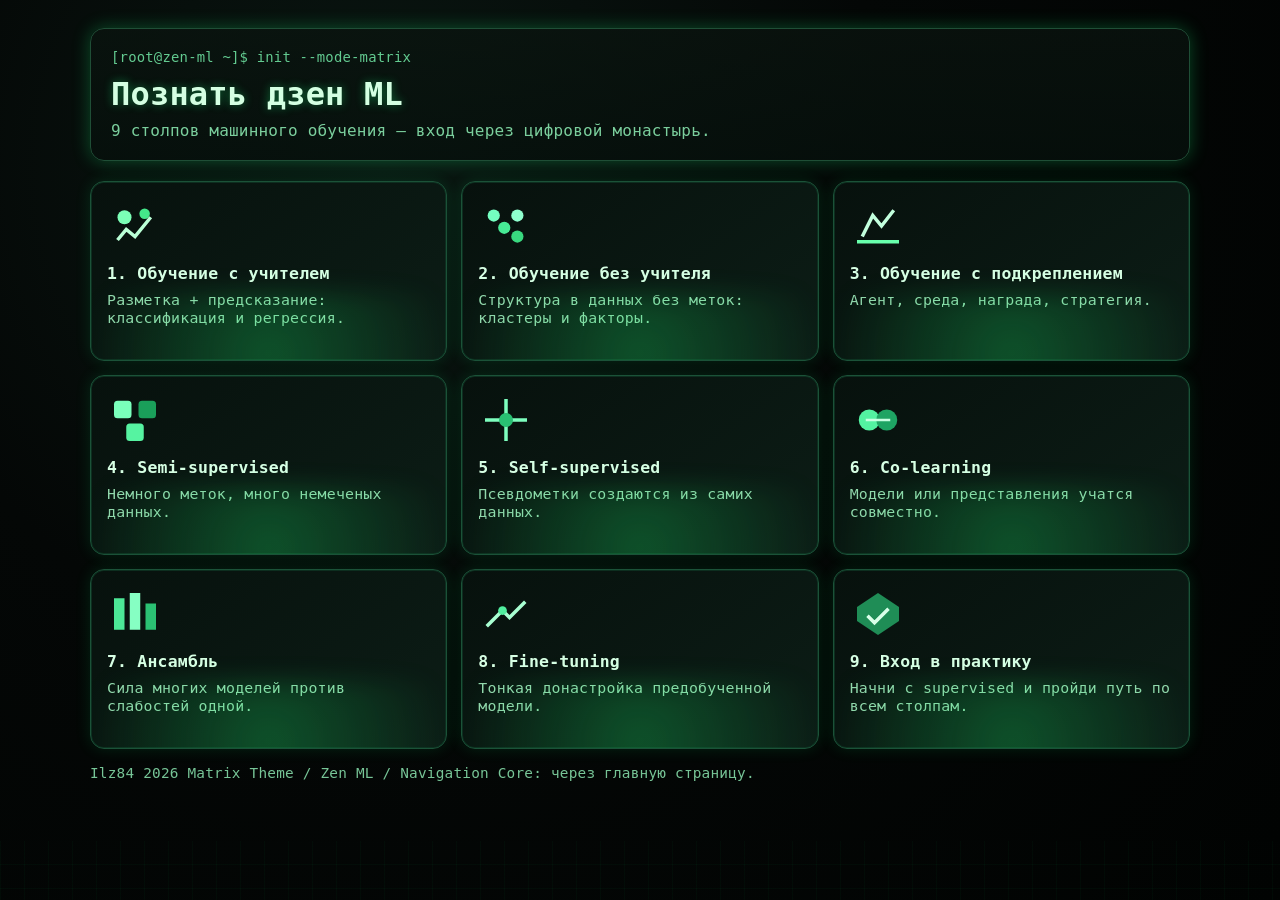
==== index.html @ 177a104d "initial commit" ====
<!doctype html>
<html lang="ru">
<head>
  <meta charset="UTF-8" />
  <meta name="viewport" content="width=device-width, initial-scale=1.0" />
  <title>Познать дзен ML</title>
  <link rel="stylesheet" href="styles.css" />
</head>
<body>
  <div class="container">
    <header>
      <div class="terminal-tag">[root@zen-ml ~]$ init --mode-matrix</div>
      <h1>Познать дзен ML</h1>
      <p class="subtitle">9 столпов машинного обучения — вход через цифровой монастырь.</p>
    </header>

    <main class="grid">
      <a class="card-link" data-transition="matrix" href="supervised.html">
        <svg class="icon" viewBox="0 0 64 64"><circle cx="20" cy="22" r="8" fill="#7bffb6"/><circle cx="43" cy="18" r="6" fill="#44e88a"/><path d="M12 48l10-12 10 8 18-22" stroke="#baffd6" stroke-width="4" fill="none"/></svg>
        <h3 class="card-title">1. Обучение с учителем</h3>
        <p class="card-desc">Разметка + предсказание: классификация и регрессия.</p>
      </a>

      <a class="card-link" data-transition="matrix" href="unsupervised.html">
        <svg class="icon" viewBox="0 0 64 64"><circle cx="18" cy="20" r="7" fill="#74ffc0"/><circle cx="30" cy="34" r="7" fill="#47ea95"/><circle cx="45" cy="20" r="7" fill="#8fffce"/><circle cx="45" cy="44" r="7" fill="#39d97f"/></svg>
        <h3 class="card-title">2. Обучение без учителя</h3>
        <p class="card-desc">Структура в данных без меток: кластеры и факторы.</p>
      </a>

      <a class="card-link" data-transition="matrix" href="reinforcement.html">
        <svg class="icon" viewBox="0 0 64 64"><path d="M8 50h48" stroke="#68ffac" stroke-width="4"/><path d="M14 44l12-24 10 12 14-18" stroke="#c2ffdd" stroke-width="4" fill="none"/></svg>
        <h3 class="card-title">3. Обучение с подкреплением</h3>
        <p class="card-desc">Агент, среда, награда, стратегия.</p>
      </a>

      <a class="card-link" data-transition="matrix" href="semisupervised.html">
        <svg class="icon" viewBox="0 0 64 64"><rect x="8" y="10" width="20" height="20" rx="4" fill="#7affbb"/><rect x="36" y="10" width="20" height="20" rx="4" fill="#1a9f5a"/><rect x="22" y="36" width="20" height="20" rx="4" fill="#56f3a1"/></svg>
        <h3 class="card-title">4. Semi-supervised</h3>
        <p class="card-desc">Немного меток, много немеченых данных.</p>
      </a>

      <a class="card-link" data-transition="matrix" href="selfsupervised.html">
        <svg class="icon" viewBox="0 0 64 64"><path d="M32 8v48M8 32h48" stroke="#7dfebe" stroke-width="4"/><circle cx="32" cy="32" r="8" fill="#29bf72"/></svg>
        <h3 class="card-title">5. Self-supervised</h3>
        <p class="card-desc">Псевдометки создаются из самих данных.</p>
      </a>

      <a class="card-link" data-transition="matrix" href="colearning.html">
        <svg class="icon" viewBox="0 0 64 64"><circle cx="22" cy="32" r="12" fill="#53f2a1"/><circle cx="42" cy="32" r="12" fill="#1ea463"/><path d="M18 32h28" stroke="#c8ffe2" stroke-width="3"/></svg>
        <h3 class="card-title">6. Co-learning</h3>
        <p class="card-desc">Модели или представления учатся совместно.</p>
      </a>

      <a class="card-link" data-transition="matrix" href="ensemble.html">
        <svg class="icon" viewBox="0 0 64 64"><rect x="8" y="14" width="12" height="36" fill="#4ce796"/><rect x="26" y="8" width="12" height="42" fill="#86ffc3"/><rect x="44" y="20" width="12" height="30" fill="#2bc173"/></svg>
        <h3 class="card-title">7. Ансамбль</h3>
        <p class="card-desc">Сила многих моделей против слабостей одной.</p>
      </a>

      <a class="card-link" data-transition="matrix" href="finetuning.html">
        <svg class="icon" viewBox="0 0 64 64"><path d="M10 46l18-18 8 8 18-18" stroke="#a8ffd2" stroke-width="4" fill="none"/><circle cx="28" cy="28" r="5" fill="#51ef9f"/></svg>
        <h3 class="card-title">8. Fine-tuning</h3>
        <p class="card-desc">Тонкая донастройка предобученной модели.</p>
      </a>

      <a class="card-link" data-transition="matrix" href="supervised.html">
        <svg class="icon" viewBox="0 0 64 64"><polygon points="32,8 56,24 56,40 32,56 8,40 8,24" fill="#1f8d56"/><path d="M20 34l8 8 16-16" stroke="#d9ffe9" stroke-width="4" fill="none"/></svg>
        <h3 class="card-title">9. Вход в практику</h3>
        <p class="card-desc">Начни с supervised и пройди путь по всем столпам.</p>
      </a>
    </main>

    <footer>	Ilz84	 2026		Matrix Theme / Zen ML / Navigation Core: через главную страницу.</footer>
  </div>
  <script src="matrix-transition.js"></script>
</body>
</html>
---- styles.css ----
:root {
  --bg: #040706;
  --bg-soft: #07100d;
  --card: #0b1a14cc;
  --line: #1aff72;
  --line-soft: #12a852;
  --text: #b9ffcd;
  --muted: #7bcf9d;
  --danger: #ff5f7a;
  --shadow: 0 0 18px #15ff7b44;
}

* {
  box-sizing: border-box;
}

html,
body {
  margin: 0;
  padding: 0;
  min-height: 100%;
  background: radial-gradient(circle at 30% 20%, #0a1712, var(--bg) 45%, #010302 100%);
  color: var(--text);
  font-family: "JetBrains Mono", "Cascadia Code", "Fira Code", monospace;
  letter-spacing: 0.2px;
}

body::before {
  content: "";
  position: fixed;
  inset: 0;
  background-image:
    linear-gradient(rgba(30, 255, 130, 0.03) 1px, transparent 1px),
    linear-gradient(90deg, rgba(30, 255, 130, 0.03) 1px, transparent 1px);
  background-size: 24px 24px;
  pointer-events: none;
  z-index: -2;
}

body::after {
  content: "";
  position: fixed;
  inset: 0;
  pointer-events: none;
  z-index: -1;
  background: repeating-linear-gradient(
    to bottom,
    rgba(0, 0, 0, 0.0) 0px,
    rgba(0, 0, 0, 0.0) 2px,
    rgba(0, 0, 0, 0.08) 3px,
    rgba(0, 0, 0, 0.08) 4px
  );
  mix-blend-mode: soft-light;
}

a {
  color: #7cffb0;
  text-decoration: none;
  transition: 0.25s;
}

a:hover {
  color: #c8ffe0;
  text-shadow: 0 0 8px #2cff88;
}

.container {
  width: min(1100px, 92vw);
  margin: 0 auto;
  padding: 28px 0 60px;
}

header {
  border: 1px solid #1f4e36;
  border-radius: 14px;
  background: linear-gradient(180deg, #0a140fbb, #06100ccc);
  box-shadow: var(--shadow);
  padding: 20px;
  margin-bottom: 20px;
}

.terminal-tag {
  color: #6ddf9f;
  font-size: 0.87rem;
  opacity: 0.9;
}

h1 {
  margin: 10px 0 8px;
  color: #d4ffe2;
  text-shadow: 0 0 10px #18ff7d66;
}

.subtitle {
  color: var(--muted);
  margin: 0;
}

nav.main-nav {
  margin-top: 14px;
  display: flex;
  flex-wrap: wrap;
  gap: 10px;
}

.nav-btn {
  border: 1px solid #1f6f47;
  background: #0b1812;
  padding: 8px 12px;
  border-radius: 8px;
  color: #9fffbd;
  font-size: 0.9rem;
}

.nav-btn:hover {
  background: #10241a;
  box-shadow: 0 0 12px #29ff8b55;
}

.grid {
  display: grid;
  grid-template-columns: repeat(3, minmax(210px, 1fr));
  gap: 14px;
  margin-top: 18px;
}

.card-link {
  display: block;
  border: 1px solid #1b5238;
  border-radius: 14px;
  background: linear-gradient(145deg, #07110d, #0c1d16);
  padding: 16px;
  min-height: 180px;
  position: relative;
  overflow: hidden;
  box-shadow: inset 0 0 0 1px #0d2e1f, 0 0 16px #0eff7b1f;
  transition: 0.3s transform, 0.3s box-shadow, 0.3s border-color;
}

.card-link:hover {
  transform: translateY(-4px);
  border-color: #34e784;
  box-shadow: inset 0 0 0 1px #39ff9225, 0 0 20px #1dff865a;
}

.card-link::after {
  content: "";
  position: absolute;
  inset: auto -20% -30% -20%;
  height: 120px;
  background: radial-gradient(circle, #1aff7240, transparent 70%);
  filter: blur(12px);
}

.icon {
  width: 56px;
  height: 56px;
  margin-bottom: 10px;
  display: block;
}

.card-title {
  font-size: 1.03rem;
  color: #d7ffe4;
  margin: 0 0 8px;
}

.card-desc {
  color: #93d8ad;
  margin: 0;
  font-size: 0.93rem;
}

.content {
  border: 1px solid #1f4e36;
  border-radius: 14px;
  padding: 20px;
  background: var(--card);
  box-shadow: var(--shadow);
}

h2 {
  margin-top: 20px;
  color: #d0ffe1;
}

ul {
  padding-left: 20px;
}

li {
  margin: 6px 0;
  color: #aef8c8;
}

.columns {
  display: grid;
  grid-template-columns: repeat(2, minmax(260px, 1fr));
  gap: 16px;
}

.block {
  border: 1px solid #22593e;
  border-radius: 12px;
  padding: 14px;
  background: #08140fcc;
}

footer {
  margin-top: 16px;
  color: #77c597;
  font-size: 0.9rem;
}

/* Transition overlay */
#matrix-transition {
  position: fixed;
  inset: 0;
  z-index: 9999;
  background: #020603;
  display: none;
}

#matrix-transition.active {
  display: block;
}

#matrix-transition canvas {
  width: 100%;
  height: 100%;
  display: block;
}

#matrix-transition .loading-label {
  position: absolute;
  bottom: 24px;
  left: 50%;
  transform: translateX(-50%);
  color: #98ffbe;
  letter-spacing: 1px;
  text-transform: uppercase;
  font-size: 0.83rem;
  opacity: 0.85;
}

@media (max-width: 860px) {
  .grid {
    grid-template-columns: 1fr;
  }
  .columns {
    grid-template-columns: 1fr;
  }
}
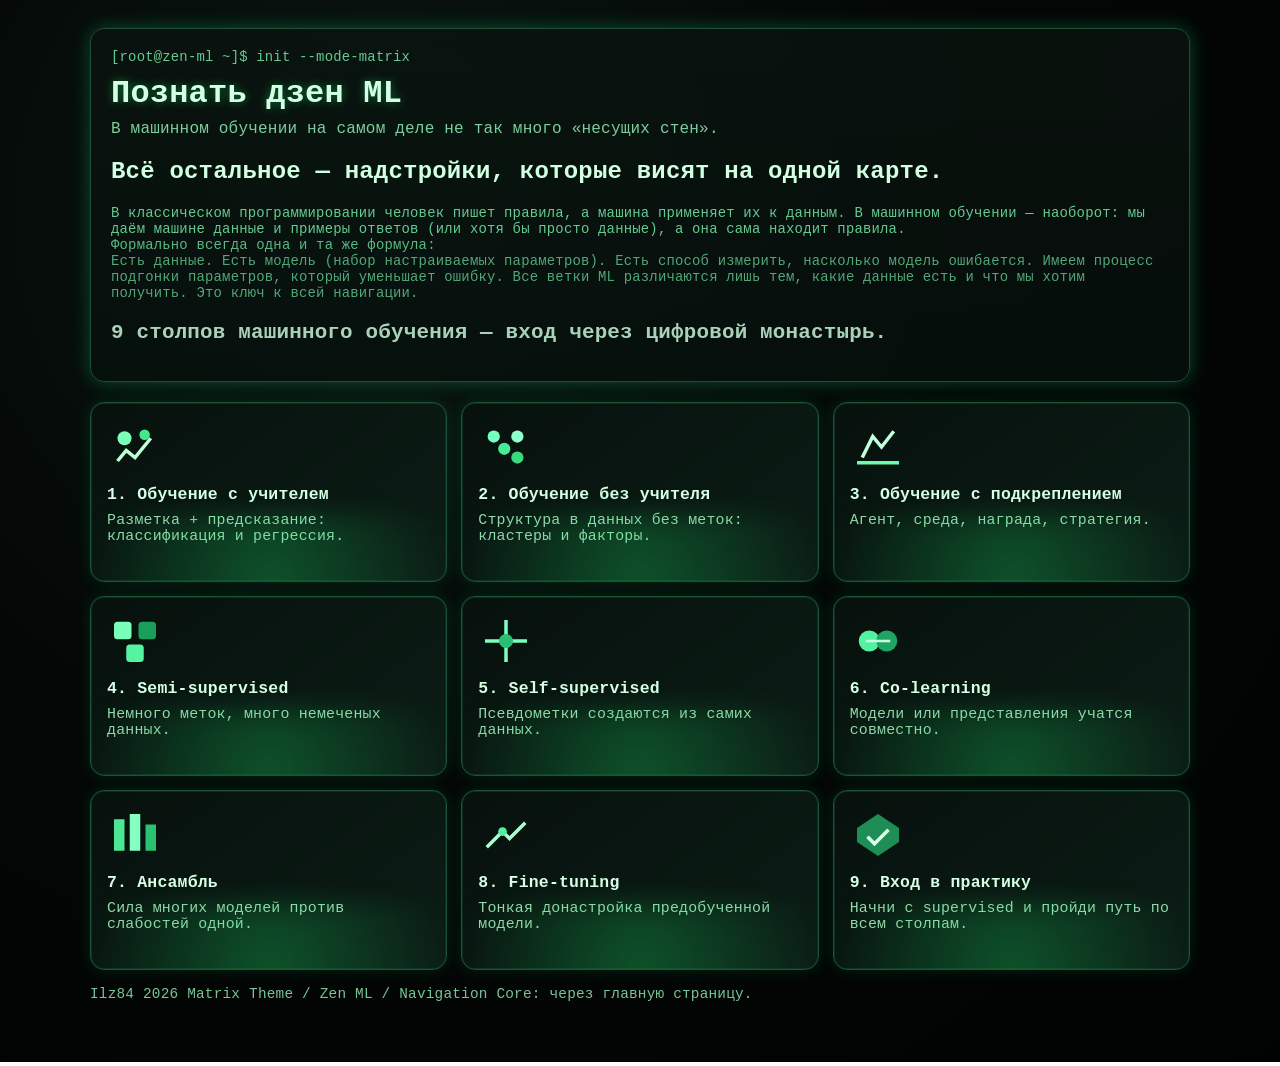
==== commit 67bf536d: "Добавлен важный текст на Главную страницу" ====
--- a/index.html
+++ b/index.html
@@ -11,7 +11,13 @@
     <header>
       <div class="terminal-tag">[root@zen-ml ~]$ init --mode-matrix</div>
       <h1>Познать дзен ML</h1>
-      <p class="subtitle">9 столпов машинного обучения — вход через цифровой монастырь.</p>
+      <p class="subtitle">В машинном обучении на самом деле не так много «несущих стен».</p>
+	  <h2>Всё остальное — надстройки, которые висят на одной карте.</h2>
+	  <div class="terminal-tag">В классическом программировании человек пишет правила, а машина применяет их к данным. В машинном обучении — наоборот: мы даём машине данные и примеры ответов (или хотя бы просто данные), а она сама находит правила.
+      <div class="terminal-tag">Формально всегда одна и та же формула:
+      <div class="terminal-tag">Есть данные. Есть модель (набор настраиваемых параметров). Есть способ измерить, насколько модель ошибается. Имеем процесс подгонки параметров, который уменьшает ошибку.
+Все ветки ML различаются лишь тем, какие данные есть и что мы хотим получить. Это ключ к всей навигации.</div>
+	  <h2>9 столпов машинного обучения — вход через цифровой монастырь.</h2>
     </header>
 
     <main class="grid">
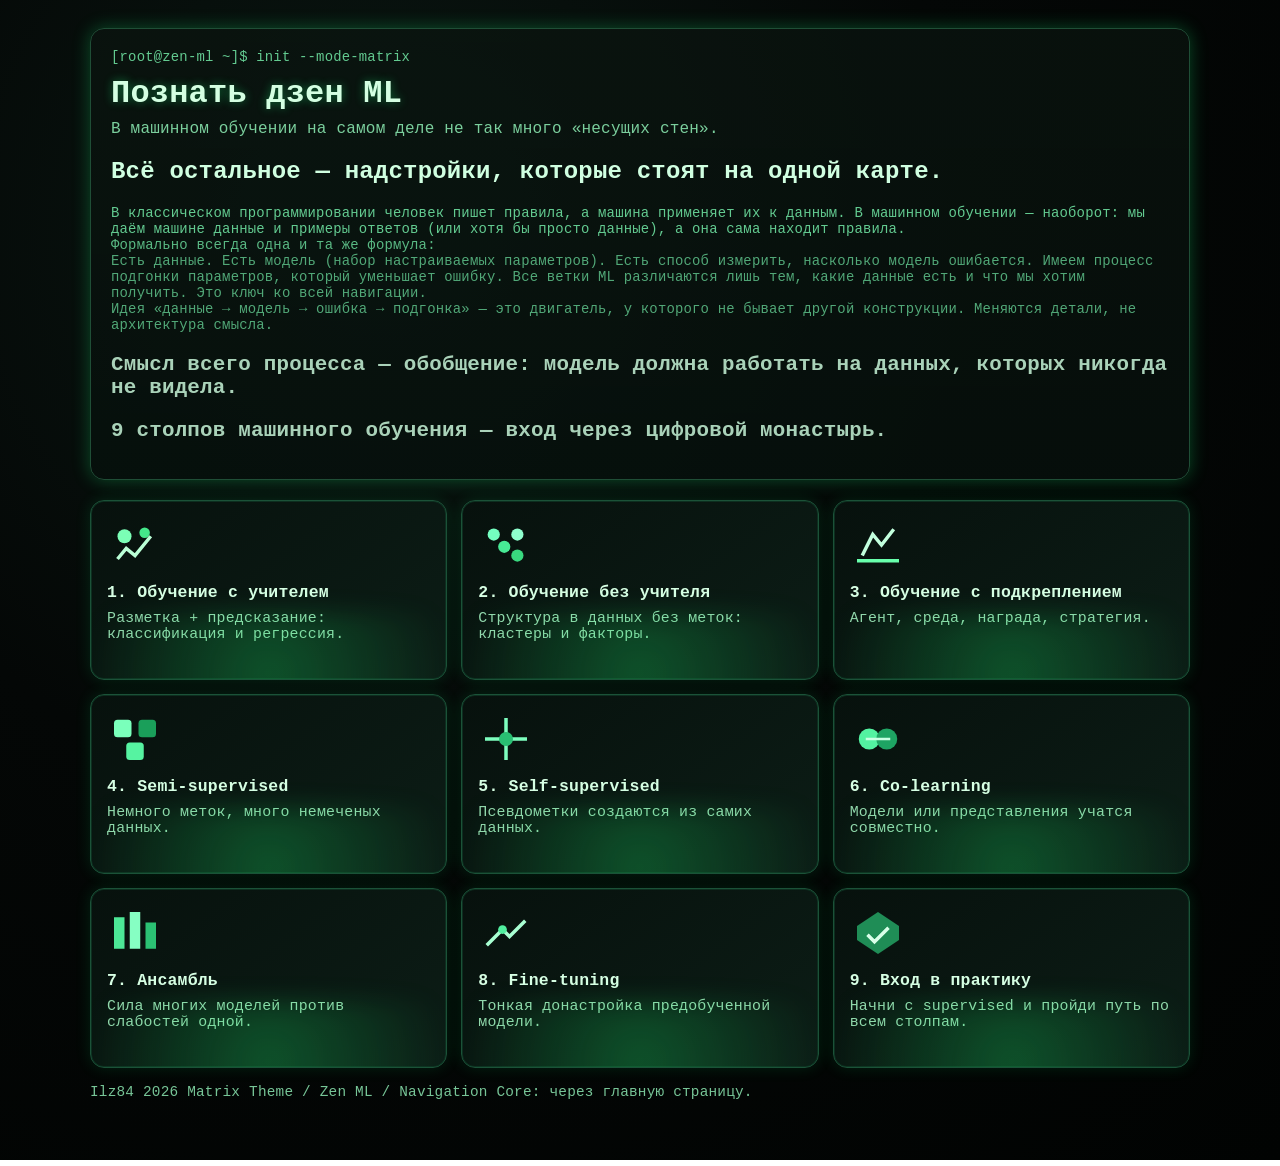
==== commit 6d071279: "Добавлены ключевые фразы на Главную страницу" ====
--- a/index.html
+++ b/index.html
@@ -12,11 +12,13 @@
       <div class="terminal-tag">[root@zen-ml ~]$ init --mode-matrix</div>
       <h1>Познать дзен ML</h1>
       <p class="subtitle">В машинном обучении на самом деле не так много «несущих стен».</p>
-	  <h2>Всё остальное — надстройки, которые висят на одной карте.</h2>
+	  <h2>Всё остальное — надстройки, которые стоят на одной карте.</h2>
 	  <div class="terminal-tag">В классическом программировании человек пишет правила, а машина применяет их к данным. В машинном обучении — наоборот: мы даём машине данные и примеры ответов (или хотя бы просто данные), а она сама находит правила.
       <div class="terminal-tag">Формально всегда одна и та же формула:
       <div class="terminal-tag">Есть данные. Есть модель (набор настраиваемых параметров). Есть способ измерить, насколько модель ошибается. Имеем процесс подгонки параметров, который уменьшает ошибку.
-Все ветки ML различаются лишь тем, какие данные есть и что мы хотим получить. Это ключ к всей навигации.</div>
+Все ветки ML различаются лишь тем, какие данные есть и что мы хотим получить. Это ключ ко всей навигации.</div>
+      <div class="terminal-tag">Идея «данные → модель → ошибка → подгонка» — это двигатель, у которого не бывает другой конструкции. Меняются детали, не архитектура смысла.</div>
+      <h2>Смысл всего процесса — обобщение: модель должна работать на данных, которых никогда не видела.</h2>
 	  <h2>9 столпов машинного обучения — вход через цифровой монастырь.</h2>
     </header>
 
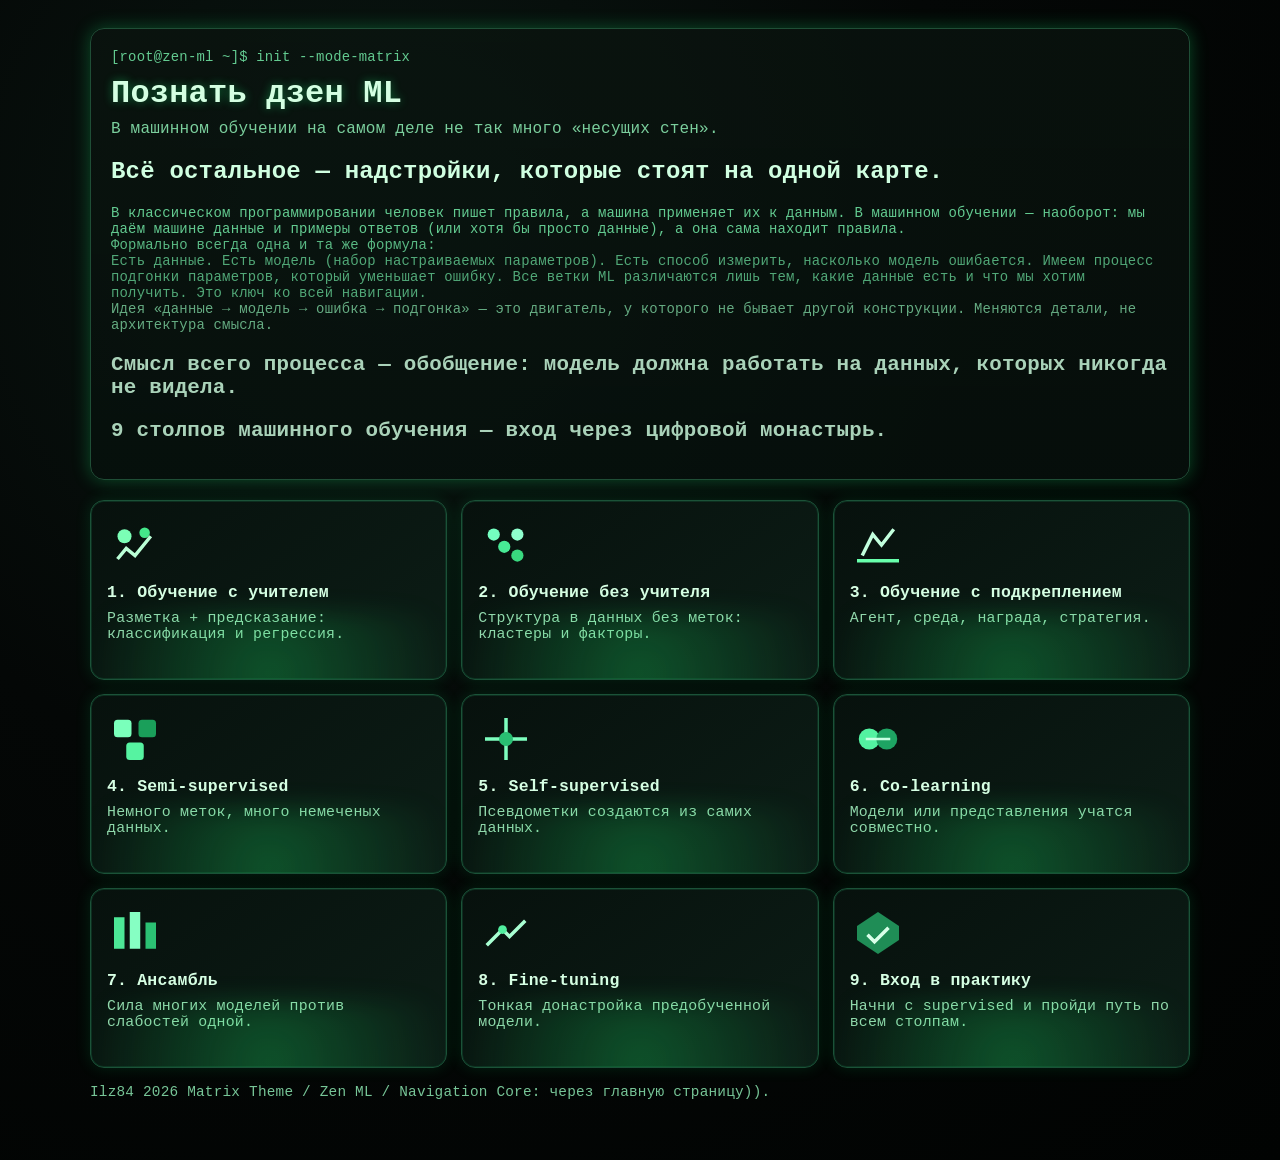
==== commit c835b02b: "Ещё подредактировал подпись на главной" ====
--- a/index.html
+++ b/index.html
@@ -17,7 +17,7 @@
       <div class="terminal-tag">Формально всегда одна и та же формула:
       <div class="terminal-tag">Есть данные. Есть модель (набор настраиваемых параметров). Есть способ измерить, насколько модель ошибается. Имеем процесс подгонки параметров, который уменьшает ошибку.
 Все ветки ML различаются лишь тем, какие данные есть и что мы хотим получить. Это ключ ко всей навигации.</div>
-      <div class="terminal-tag">Идея «данные → модель → ошибка → подгонка» — это двигатель, у которого не бывает другой конструкции. Меняются детали, не архитектура смысла.</div>
+      <p class="subtitle">Идея «данные → модель → ошибка → подгонка» — это двигатель, у которого не бывает другой конструкции. Меняются детали, не архитектура смысла.</p>
       <h2>Смысл всего процесса — обобщение: модель должна работать на данных, которых никогда не видела.</h2>
 	  <h2>9 столпов машинного обучения — вход через цифровой монастырь.</h2>
     </header>
@@ -78,7 +78,7 @@
       </a>
     </main>
 
-    <footer>	Ilz84	 2026		Matrix Theme / Zen ML / Navigation Core: через главную страницу.</footer>
+    <footer>	Ilz84	 2026		Matrix Theme / Zen ML / Navigation Core: через главную страницу)).</footer>
   </div>
   <script src="matrix-transition.js"></script>
 </body>
